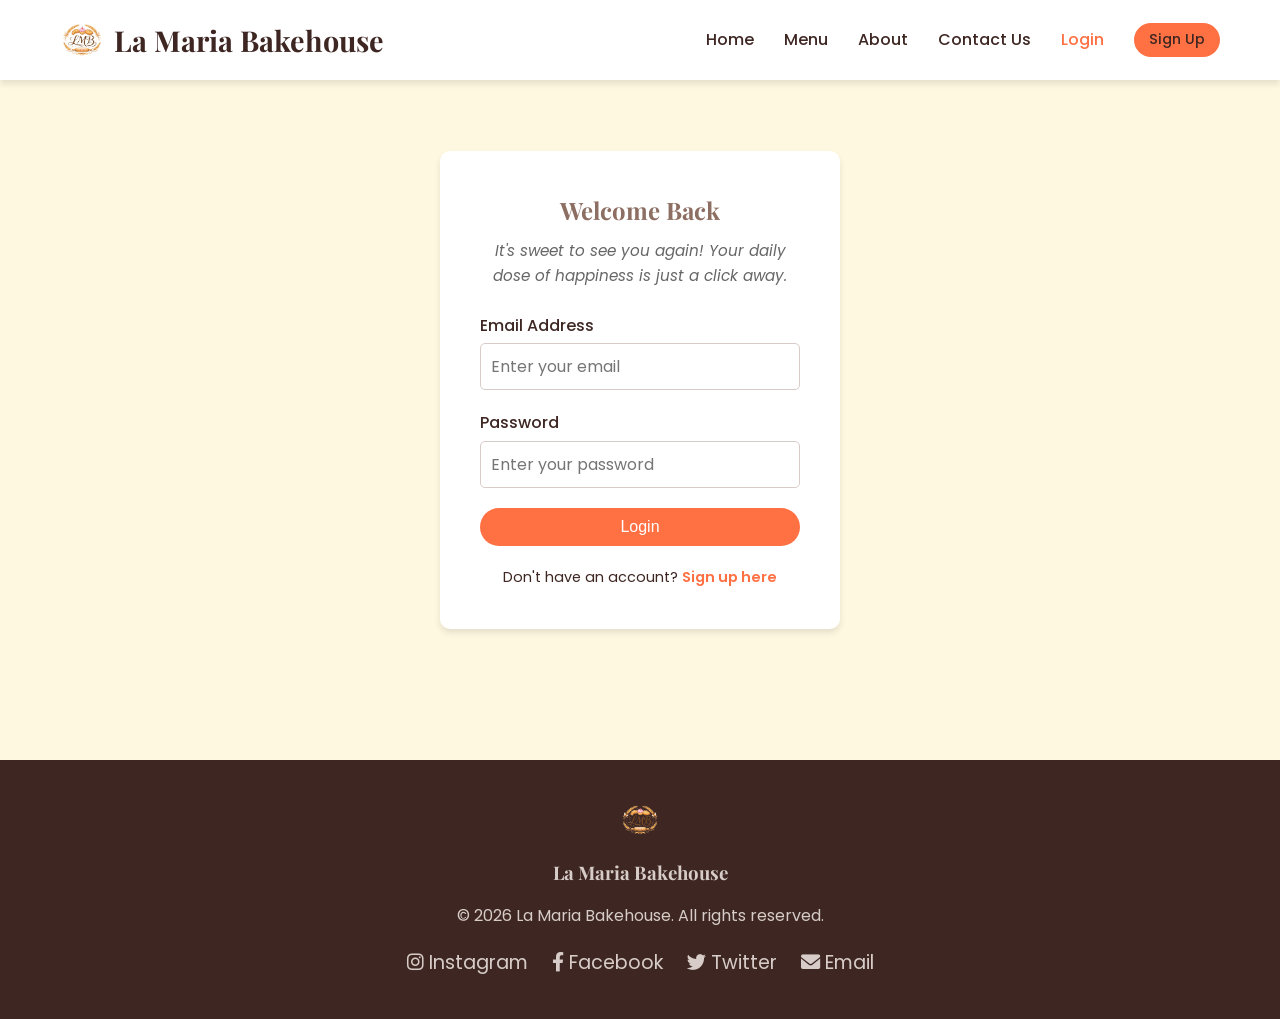
==== login.html @ e6c7df86 "Initial commit" ====
<!DOCTYPE html>
<html lang="en">
<head>
    <meta charset="UTF-8">
    <meta name="viewport" content="width=device-width, initial-scale=1.0">
    <title>Login | La Maria Bakehouse</title>
    <link href="https://fonts.googleapis.com/css2?family=Playfair+Display:wght@400;700&family=Poppins:wght@300;400;500;600&display=swap" rel="stylesheet">
    <link rel="stylesheet" href="https://cdnjs.cloudflare.com/ajax/libs/font-awesome/6.0.0/css/all.min.css">
    <link rel="stylesheet" href="assets/css/style.css">
</head>
<body>
    <!-- Header / Navigation -->
    <header>
        <div class="container">
            <nav>
                <a href="index.html" class="logo">
                    <img src="assets/images/logolmb.png" alt="La Maria Bakehouse logo" class="logo-img">
                    <span>La Maria Bakehouse</span>
                </a>
                <div class="nav-links">
                    <a href="index.html">Home</a>
                    <a href="index.html#featured">Menu</a>
                    <a href="index.html#about">About</a>
                    <a href="index.html#contact">Contact Us</a>
                    <a href="login.html" class="active">Login</a>
                    <a href="signup.html" class="btn btn-sm">Sign Up</a>
                </div>
            </nav>
        </div>
    </header>

    <!-- Login Form Section -->
    <section class="auth-container">
        <div class="auth-box">
            <h2>Welcome Back</h2>
            <p class="welcome-message">It's sweet to see you again! Your daily dose of happiness is just a click away.</p>
            <form id="loginForm" onsubmit="return handleLogin(event)">
                <div class="form-group">
                    <label for="email">Email Address</label>
                    <input type="email" id="email" name="email" placeholder="Enter your email" required>
                </div>
                <div class="form-group">
                    <label for="password">Password</label>
                    <input type="password" id="password" name="password" placeholder="Enter your password" required>
                </div>
                <button type="submit" class="btn" style="width: 100%;">Login</button>
                <div class="form-footer">
                    <p>Don't have an account? <a href="signup.html">Sign up here</a></p>
                </div>
            </form>
        </div>
    </section>

    <!-- Footer -->
    <footer>
        <div class="container">
            <div class="footer-content">
                <img src="assets/images/logolmb.png" alt="La Maria Bakehouse logo" class="footer-logo">
                <h3>La Maria Bakehouse</h3>
                <p>&copy; 2026 La Maria Bakehouse. All rights reserved.</p>
                <div class="social-links">
                    <a href="#"><i class="fab fa-instagram"></i> Instagram</a>
                    <a href="#"><i class="fab fa-facebook-f"></i> Facebook</a>
                    <a href="#"><i class="fab fa-twitter"></i> Twitter</a>
                    <a href="mailto:hello@lamariabakehouse.com"><i class="fas fa-envelope"></i> Email</a>
                </div>
            </div>
        </div>
    </footer>

    <script src="assets/js/script.js"></script>
</body>
</html>
---- assets/css/style.css ----
:root {
    --primary-color: #8D6E63;
    --secondary-color: #D7CCC8;
    --accent-color: #FF7043;
    --accent-hover: #F4511E;
    --bg-color: #FFF8E1;
    --text-color: #3E2723;
    --white: #FFFFFF;
    --shadow: 0 4px 6px rgba(0, 0, 0, 0.1);
    --font-main: 'Poppins', sans-serif;
    --font-heading: 'Playfair Display', serif;
}

* {
    margin: 0;
    padding: 0;
    box-sizing: border-box;
}

body {
    font-family: var(--font-main);
    background-color: var(--bg-color);
    color: var(--text-color);
    line-height: 1.6;
}

h1, h2, h3, h4, h5, h6 {
    font-family: var(--font-heading);
    color: var(--primary-color);
}

a {
    text-decoration: none;
    color: inherit;
    transition: color 0.3s ease;
}

ul {
    list-style: none;
}

/* Reusable Components */
.container {
    max-width: 1200px;
    margin: 0 auto;
    padding: 0 20px;
}

.btn {
    display: inline-block;
    padding: 10px 25px;
    background-color: var(--accent-color);
    color: var(--white);
    border: none;
    border-radius: 25px;
    cursor: pointer;
    font-size: 1rem;
    font-weight: 500;
    transition: background-color 0.3s ease, transform 0.2s ease;
}

.btn:hover {
    background-color: var(--accent-hover);
    transform: translateY(-2px);
}

.btn-sm {
    padding: 5px 15px;
    font-size: 0.9rem;
}

.btn-outline {
    background-color: transparent;
    border: 2px solid var(--primary-color);
    color: var(--primary-color);
}

.btn-outline:hover {
    background-color: var(--primary-color);
    color: var(--white);
}

/* Header & Navigation */
header {
    background-color: var(--white);
    box-shadow: var(--shadow);
    position: sticky;
    top: 0;
    z-index: 1000;
}

nav {
    display: flex;
    justify-content: space-between;
    align-items: center;
    height: 80px;
}

.logo {
    display: inline-flex;
    align-items: center;
    gap: 10px;
    font-family: var(--font-heading);
    font-size: 1.8rem;
    font-weight: 700;
    color: #3e2723;
    text-decoration: none;
}

.logo-img {
    height: 44px; /* desktop size */
    width: auto;
    display: block;
}

/* Mobile logo size */
@media (max-width: 768px) {
    .logo-img { height: 32px; }
}

.nav-links {
    display: flex;
    gap: 30px;
    align-items: center;
}

.nav-links a {
    font-weight: 500;
    color: var(--text-color);
}

.nav-links a:hover, .nav-links a.active {
    color: var(--accent-color);
}

/* Footer */
footer {
    background-color: var(--text-color);
    color: var(--secondary-color);
    padding: 40px 0;
    margin-top: 60px;
    text-align: center;
}

.footer-content h3 {
    color: var(--secondary-color);
    margin-bottom: 15px;
}

.footer-logo {
    height: 40px;
    width: auto;
    display: inline-block;
    margin-bottom: 10px;
}

.social-links {
    margin-top: 20px;
}

.social-links a {
    margin: 0 10px;
    font-size: 1.2rem;
    color: var(--secondary-color);
    text-decoration: none;
    transition: color 0.2s ease, text-decoration-color 0.2s ease, outline-color 0.2s ease;
}

.social-links a:hover,
.social-links a:focus {
    color: var(--accent-color);
    text-decoration: underline;
    outline: 2px solid var(--accent-color);
    outline-offset: 2px;
}

/* Forms (Login/Signup) */
.auth-container {
    min-height: calc(100vh - 80px - 200px); /* Adjust based on header/footer */
    display: flex;
    justify-content: center;
    align-items: center;
    padding: 40px 0;
}

.auth-box {
    background-color: var(--white);
    padding: 40px;
    border-radius: 10px;
    box-shadow: var(--shadow);
    width: 100%;
    max-width: 400px;
    text-align: center;
}

.auth-box h2 {
    margin-bottom: 10px;
    color: var(--primary-color);
}

.welcome-message {
    font-size: 0.95rem;
    color: #666;
    margin-bottom: 25px;
    font-style: italic;
}

.form-group {
    margin-bottom: 20px;
    text-align: left;
}

.form-group label {
    display: block;
    margin-bottom: 5px;
    font-weight: 500;
}

.form-group input,
.form-group select,
.form-group textarea {
    width: 100%;
    padding: 10px;
    border: 1px solid var(--secondary-color);
    border-radius: 5px;
    font-family: var(--font-main);
    font-size: 1rem;
    background-color: var(--white);
}

.form-group textarea {
    resize: vertical;
    min-height: 120px;
}

.form-group input:focus,
.form-group select:focus,
.form-group textarea:focus {
    outline: none;
    border-color: var(--primary-color);
}

.checkbox-group {
    display: flex;
    align-items: flex-start;
    margin-bottom: 10px;
}

.checkbox-group input {
    width: auto;
    margin-right: 10px;
    margin-top: 5px;
}

.checkbox-group label {
    display: inline;
    font-weight: 400;
    font-size: 0.9rem;
}

.checkbox-group a {
    color: var(--accent-color);
    text-decoration: none;
}

.checkbox-group a:hover {
    text-decoration: underline;
}

.form-footer {
    margin-top: 20px;
    font-size: 0.9rem;
}

.form-footer a {
    color: var(--accent-color);
    font-weight: 600;
}

/* Landing Page Specifics */
.hero {
    background-image: linear-gradient(rgba(0,0,0,0.65), rgba(0,0,0,0.65)), url('../images/bake.png');
    background-size: cover;
    background-position: center;
    height: 80vh;
    display: flex;
    flex-direction: column;
    justify-content: center;
    align-items: center;
    text-align: center;
    color: var(--white);
    padding: 0 20px;
}

.hero h1 {
    color: var(--white);
    font-size: 3.5rem;
    margin-bottom: 20px;
    text-shadow: 0 3px 8px rgba(0,0,0,0.6);
    display: inline-block;
    padding: 8px 16px;
    border-radius: 8px;
  
}

.hero p {
    font-size: 1.2rem;
    margin-bottom: 30px;
    max-width: 600px;
    line-height: 1.6;
    color: #f2f2f2;
    text-shadow: 0 2px 6px rgba(0,0,0,0.5);
    display: inline-block;
    padding: 8px 16px;
    border-radius: 8px;
    background-color: rgba(62,39,35,0.2);
}

.featured {
    padding: 80px 0;
    text-align: center;
}

.featured h2 {
    margin-bottom: 40px;
}

.pastry-grid {
    display: grid;
    grid-template-columns: repeat(auto-fit, minmax(300px, 1fr));
    gap: 30px;
}

.pastry-card {
    background-color: var(--white);
    border-radius: 10px;
    overflow: hidden;
    box-shadow: var(--shadow);
    transition: transform 0.3s ease;
    display: flex;
    flex-direction: column;
}

.pastry-card:hover {
    transform: translateY(-5px);
}

.pastry-img {
    height: 200px;
    background-color: #ddd;
    background-size: cover;
    background-position: center;
}

.pastry-info {
    padding: 24px;
    text-align: center;
    display: flex;
    flex-direction: column;
    align-items: center;
    gap: 10px;
    flex: 1;
}

.pastry-info h3 {
    font-size: 1.3rem;
    line-height: 1.3;
    margin: 0;
}

.pastry-info p {
    color: #555;
    font-size: 1rem;
    line-height: 1.6;
    margin: 0;
    max-width: 38ch;
}

.pastry-info .price {
    display: block;
    margin-top: 4px;
    font-weight: 600;
    color: var(--primary-color);
}

/* Why Choose Us Section */
.why-choose-us {
    padding: 80px 0;
    text-align: center;
    background-color: var(--white);
}

.why-choose-us h2 {
    margin-bottom: 50px;
}

.features-grid {
    display: grid;
    grid-template-columns: repeat(auto-fit, minmax(250px, 1fr));
    gap: 40px;
}

.feature-card {
    padding: 20px;
    transition: transform 0.3s ease;
}

.feature-card:hover {
    transform: translateY(-5px);
}

.feature-card i {
    font-size: 3rem;
    color: var(--accent-color);
    margin-bottom: 20px;
}

.feature-card h3 {
    margin-bottom: 15px;
    font-size: 1.4rem;
}

.feature-card p {
    color: #666;
    font-size: 1rem;
}

/* About Us Section */
.about {
    padding: 80px 0;
    background-color: var(--bg-color);
}

.about-content {
    display: flex;
    align-items: center;
    gap: 50px;
    flex-wrap: wrap;
}

.about-text {
    flex: 1;
    min-width: 300px;
}

.about-text h2 {
    margin-bottom: 20px;
    font-size: 2.5rem;
}

.about-text p {
    margin-bottom: 20px;
    color: #555;
    font-size: 1.1rem;
}

.about-img {
    flex: 1;
    min-width: 300px;
}

.about-img img {
    width: 100%;
    border-radius: 10px;
    box-shadow: var(--shadow);
}

/* Contact Section */
.contact {
    padding: 80px 0;
    background-color: var(--white);
}

.contact h2 {
    text-align: center;
    margin-bottom: 50px;
}

.contact-container {
    display: grid;
    grid-template-columns: 1fr 1fr;
    gap: 50px;
}

.contact-info {
    padding: 20px;
}

.contact-info-item {
    display: flex;
    align-items: center;
    margin-bottom: 30px;
}

.contact-info-item i {
    font-size: 1.5rem;
    color: var(--accent-color);
    margin-right: 20px;
    width: 30px;
    text-align: center;
}

.contact-info-item h3 {
    font-size: 1.2rem;
    margin-bottom: 5px;
}

.contact-info-item p {
    color: #666;
}

.contact-form {
    background-color: var(--bg-color);
    padding: 30px;
    border-radius: 10px;
    box-shadow: var(--shadow);
}

@media (max-width: 768px) {
    .contact-container {
        grid-template-columns: 1fr;
    }
    
    .nav-links {
        display: none; /* Mobile nav would need JS toggle implementation */
    }
}
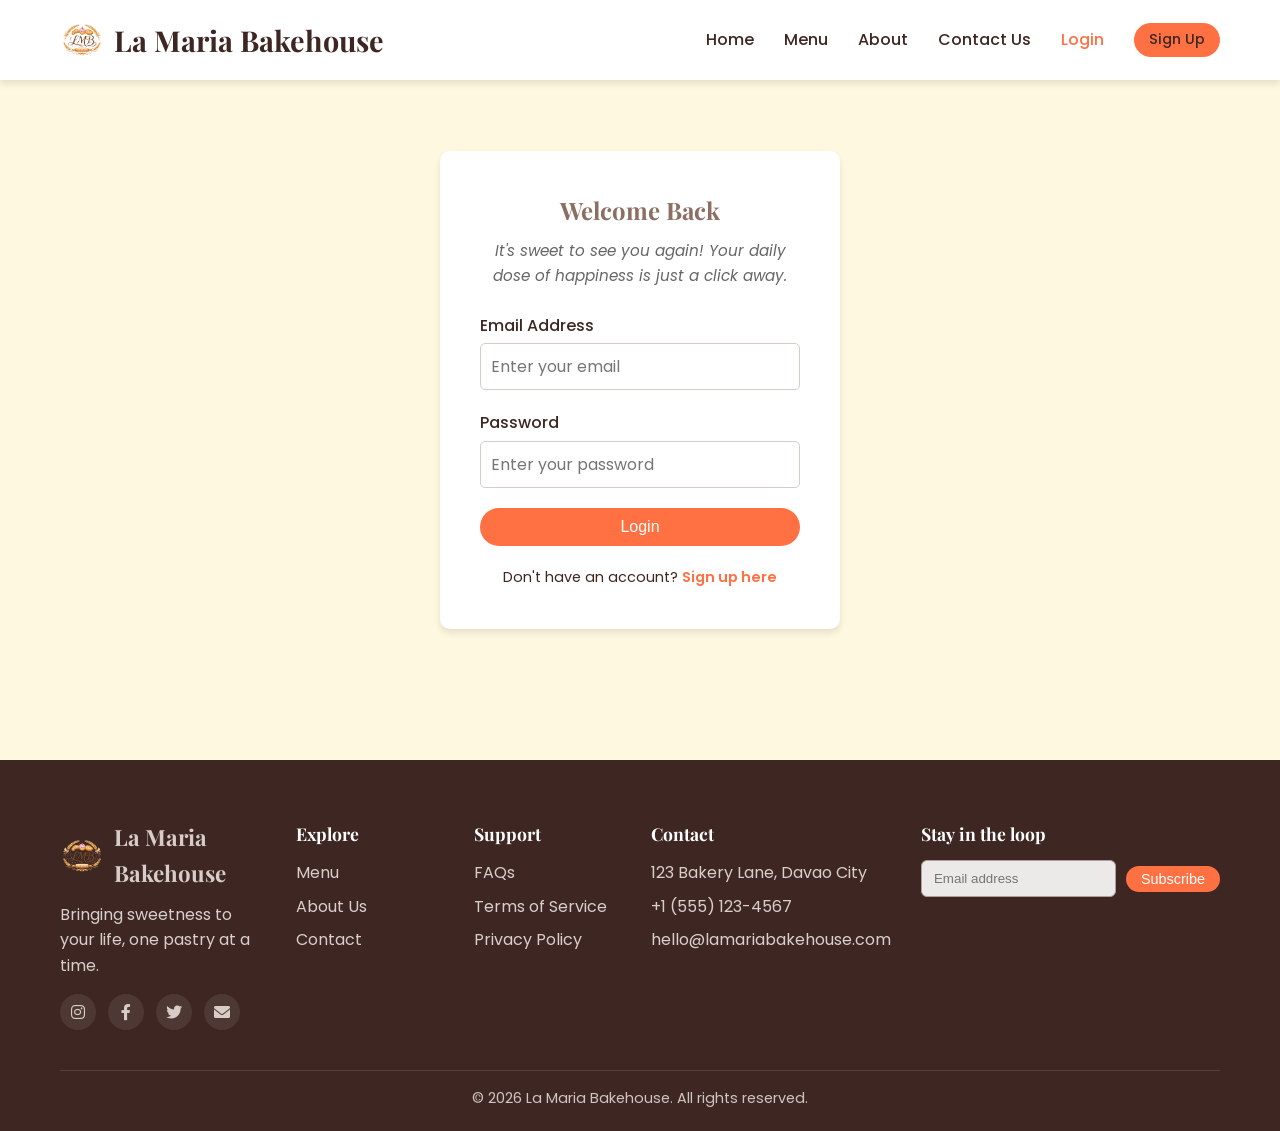
==== commit 5fe74515: "2nd" ====
--- a/login.html
+++ b/login.html
@@ -51,23 +51,60 @@
         </div>
     </section>
 
-    <!-- Footer -->
-    <footer>
+    <footer class="site-footer">
         <div class="container">
-            <div class="footer-content">
-                <img src="assets/images/logolmb.png" alt="La Maria Bakehouse logo" class="footer-logo">
-                <h3>La Maria Bakehouse</h3>
+            <div class="footer-grid">
+                <div class="footer-brand">
+                    <a href="index.html" class="logo">
+                        <img src="assets/images/logolmb.png" alt="La Maria Bakehouse logo" class="logo-img">
+                        <span>La Maria Bakehouse</span>
+                    </a>
+                    <p>Bringing sweetness to your life, one pastry at a time.</p>
+                    <div class="social-icons">
+                        <a href="#" aria-label="Instagram"><i class="fab fa-instagram"></i></a>
+                        <a href="#" aria-label="Facebook"><i class="fab fa-facebook-f"></i></a>
+                        <a href="#" aria-label="Twitter"><i class="fab fa-twitter"></i></a>
+                        <a href="mailto:hello@lamariabakehouse.com" aria-label="Email"><i class="fas fa-envelope"></i></a>
+                    </div>
+                </div>
+                <div class="footer-column">
+                    <h4>Explore</h4>
+                    <ul>
+                        <li><a href="index.html#featured">Menu</a></li>
+                        <li><a href="index.html#about">About Us</a></li>
+                        <li><a href="index.html#contact">Contact</a></li>
+                    </ul>
+                </div>
+                <div class="footer-column">
+                    <h4>Support</h4>
+                    <ul>
+                        <li><a href="#">FAQs</a></li>
+                        <li><a href="#">Terms of Service</a></li>
+                        <li><a href="#">Privacy Policy</a></li>
+                    </ul>
+                </div>
+                <div class="footer-column">
+                    <h4>Contact</h4>
+                    <ul>
+                        <li>123 Bakery Lane, Davao City</li>
+                        <li>+1 (555) 123-4567</li>
+                        <li><a href="mailto:hello@lamariabakehouse.com">hello@lamariabakehouse.com</a></li>
+                    </ul>
+                </div>
+                <div class="footer-column newsletter">
+                    <h4>Stay in the loop</h4>
+                    <form id="newsletterForm" onsubmit="return handleNewsletter(event)">
+                        <input type="email" id="newsletterEmail" placeholder="Email address" required>
+                        <button type="submit" class="btn btn-sm">Subscribe</button>
+                    </form>
+                </div>
+            </div>
+            <div class="footer-bottom">
                 <p>&copy; 2026 La Maria Bakehouse. All rights reserved.</p>
-                <div class="social-links">
-                    <a href="#"><i class="fab fa-instagram"></i> Instagram</a>
-                    <a href="#"><i class="fab fa-facebook-f"></i> Facebook</a>
-                    <a href="#"><i class="fab fa-twitter"></i> Twitter</a>
-                    <a href="mailto:hello@lamariabakehouse.com"><i class="fas fa-envelope"></i> Email</a>
-                </div>
             </div>
         </div>
     </footer>
 
     <script src="assets/js/script.js"></script>
 </body>
-</html>+</html>
--- a/assets/css/style.css
+++ b/assets/css/style.css
@@ -134,44 +134,97 @@
 }
 
 /* Footer */
-footer {
+.site-footer {
     background-color: var(--text-color);
     color: var(--secondary-color);
-    padding: 40px 0;
     margin-top: 60px;
-    text-align: center;
-}
-
-.footer-content h3 {
+    padding: 60px 0 20px;
+}
+
+.footer-grid {
+    display: grid;
+    grid-template-columns: 1.4fr 1fr 1fr 1fr 1.4fr;
+    gap: 30px;
+    align-items: start;
+}
+
+.footer-brand .logo {
     color: var(--secondary-color);
-    margin-bottom: 15px;
-}
-
-.footer-logo {
-    height: 40px;
-    width: auto;
-    display: inline-block;
-    margin-bottom: 10px;
-}
-
-.social-links {
-    margin-top: 20px;
-}
-
-.social-links a {
-    margin: 0 10px;
-    font-size: 1.2rem;
+    font-size: 1.4rem;
+}
+
+.footer-brand p {
+    margin-top: 10px;
+    color: #d9cfc9;
+    max-width: 36ch;
+}
+
+.social-icons {
+    display: flex;
+    gap: 12px;
+    margin-top: 16px;
+}
+
+.social-icons a {
+    width: 36px;
+    height: 36px;
+    border-radius: 50%;
+    display: inline-flex;
+    align-items: center;
+    justify-content: center;
+    background-color: rgba(255,255,255,0.08);
     color: var(--secondary-color);
-    text-decoration: none;
-    transition: color 0.2s ease, text-decoration-color 0.2s ease, outline-color 0.2s ease;
-}
-
-.social-links a:hover,
-.social-links a:focus {
+    transition: background-color 0.2s ease, transform 0.2s ease, color 0.2s ease;
+}
+
+.social-icons a:hover {
+    background-color: var(--accent-color);
+    color: var(--white);
+    transform: translateY(-2px);
+}
+
+.footer-column h4 {
+    color: var(--white);
+    margin-bottom: 12px;
+    font-family: var(--font-heading);
+    font-size: 1.1rem;
+}
+
+.footer-column ul li {
+    margin-bottom: 8px;
+    color: #d9cfc9;
+}
+
+.footer-column a {
+    color: #d9cfc9;
+}
+
+.footer-column a:hover {
     color: var(--accent-color);
-    text-decoration: underline;
-    outline: 2px solid var(--accent-color);
-    outline-offset: 2px;
+}
+
+.newsletter form {
+    display: flex;
+    gap: 10px;
+    align-items: center;
+}
+
+.newsletter input[type="email"] {
+    flex: 1;
+    padding: 10px 12px;
+    border-radius: 6px;
+    border: 1px solid #ad9f99;
+    background-color: rgba(255,255,255,0.9);
+    color: var(--text-color);
+}
+
+.footer-bottom {
+    margin-top: 40px;
+    border-top: 1px solid rgba(255,255,255,0.12);
+    padding-top: 16px;
+    text-align: center;
+    font-size: 0.9rem;
+    color: #cfc4bf;
 }
 
 /* Forms (Login/Signup) */
@@ -524,4 +577,13 @@
     .nav-links {
         display: none; /* Mobile nav would need JS toggle implementation */
     }
-}
+
+    .footer-grid {
+        grid-template-columns: 1fr;
+    }
+
+    .newsletter form {
+        flex-direction: column;
+        align-items: stretch;
+    }
+}
